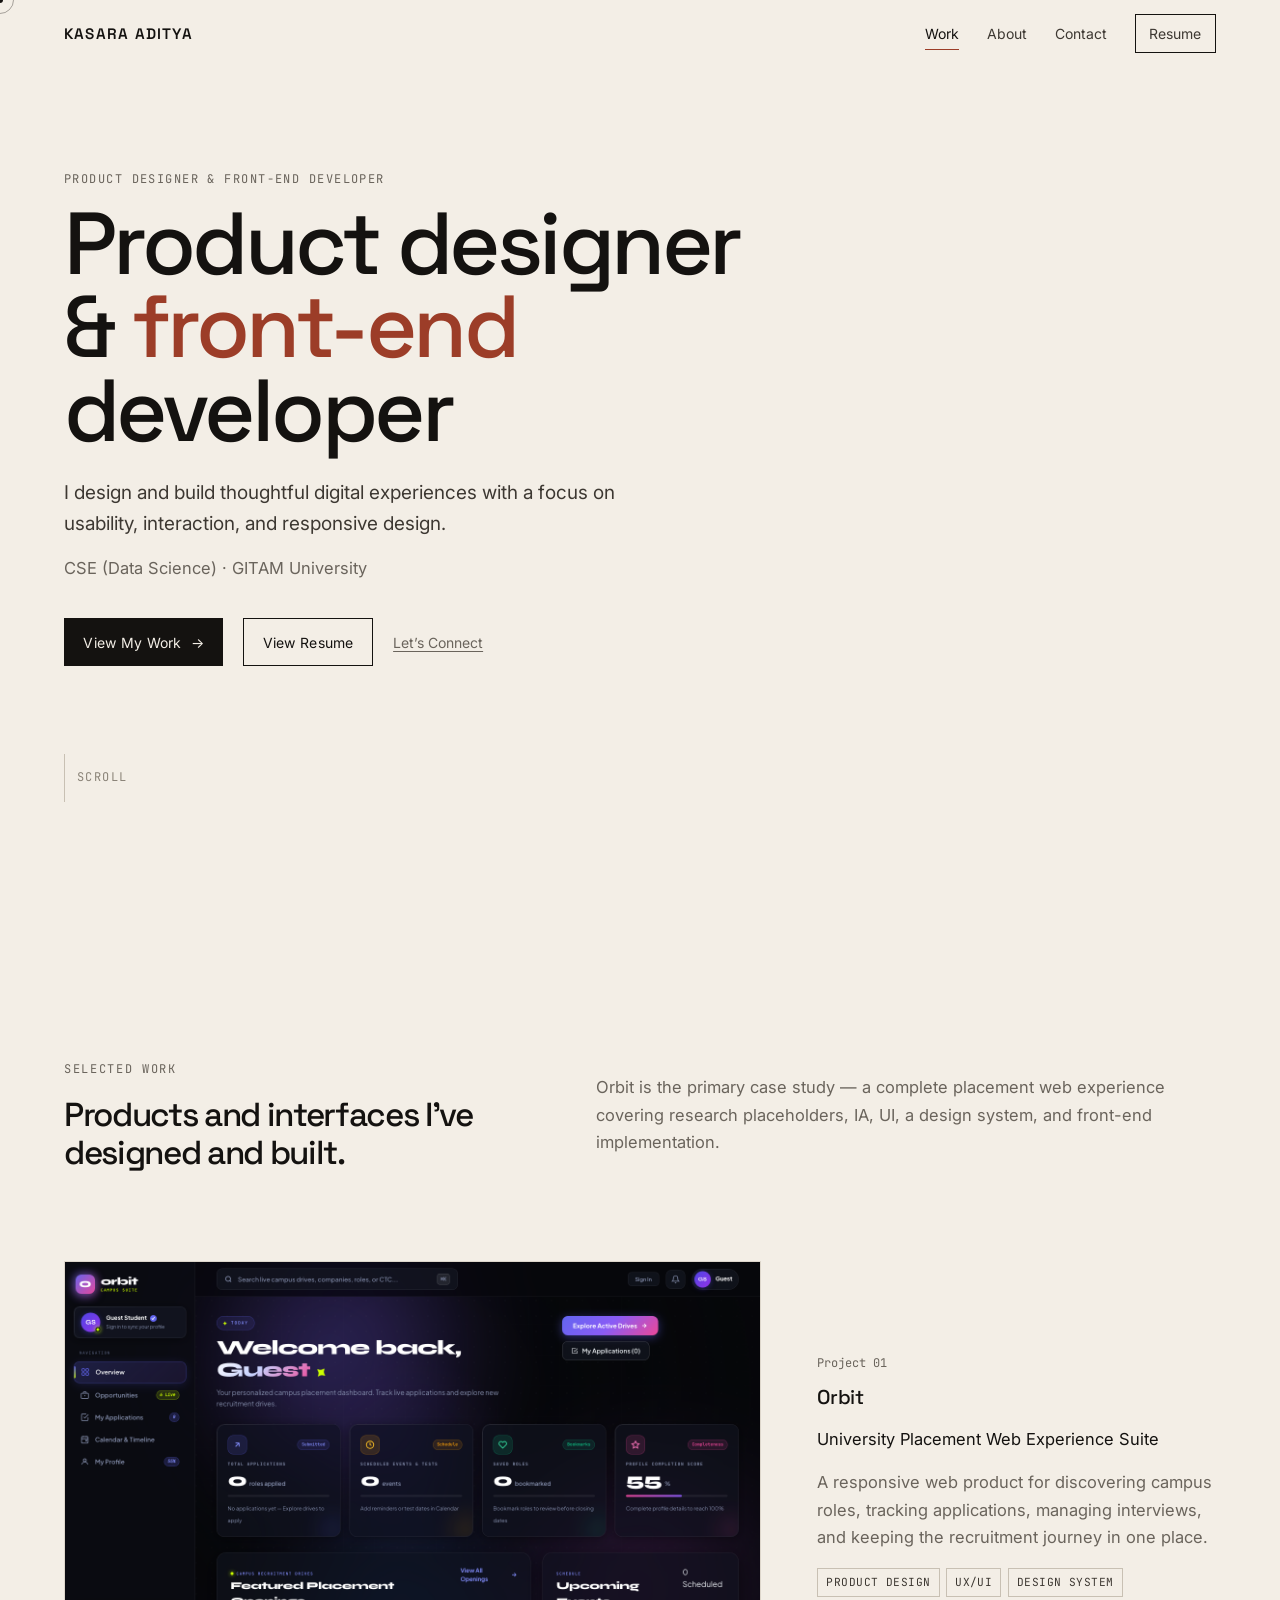
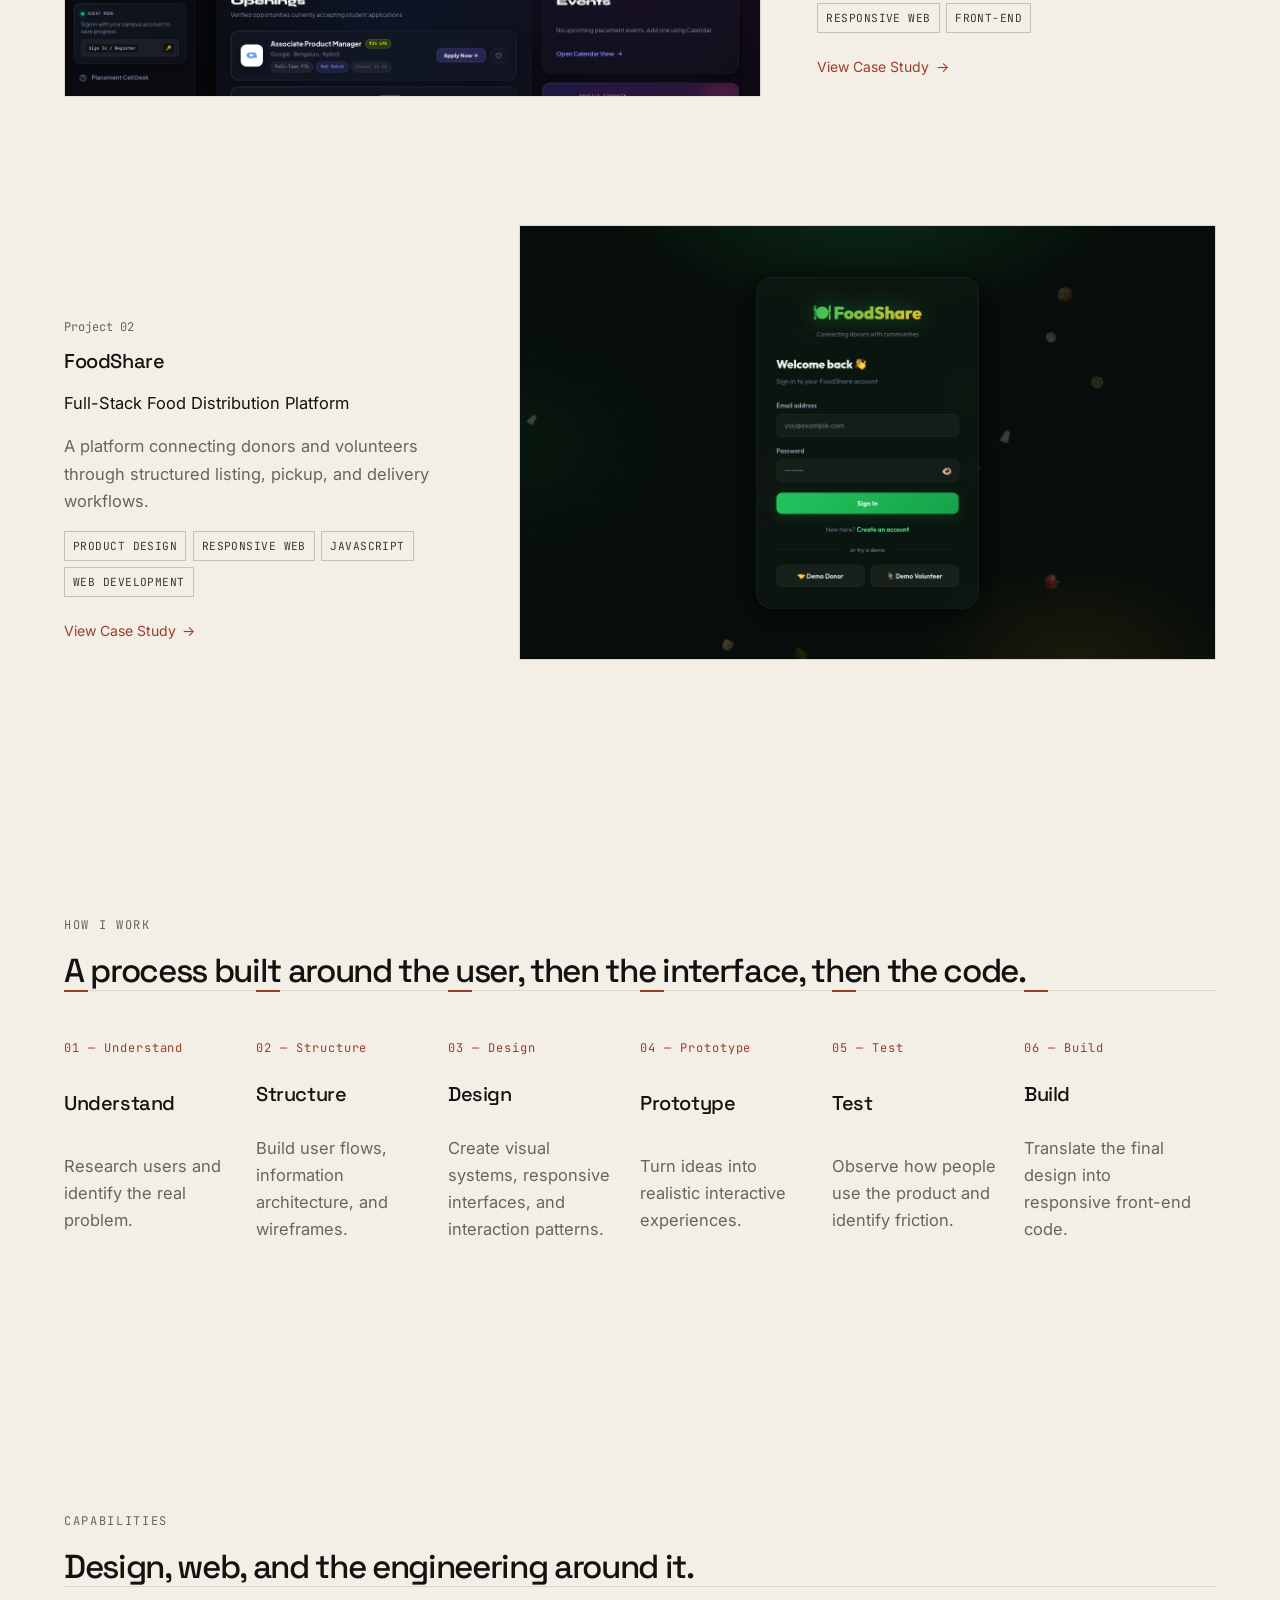
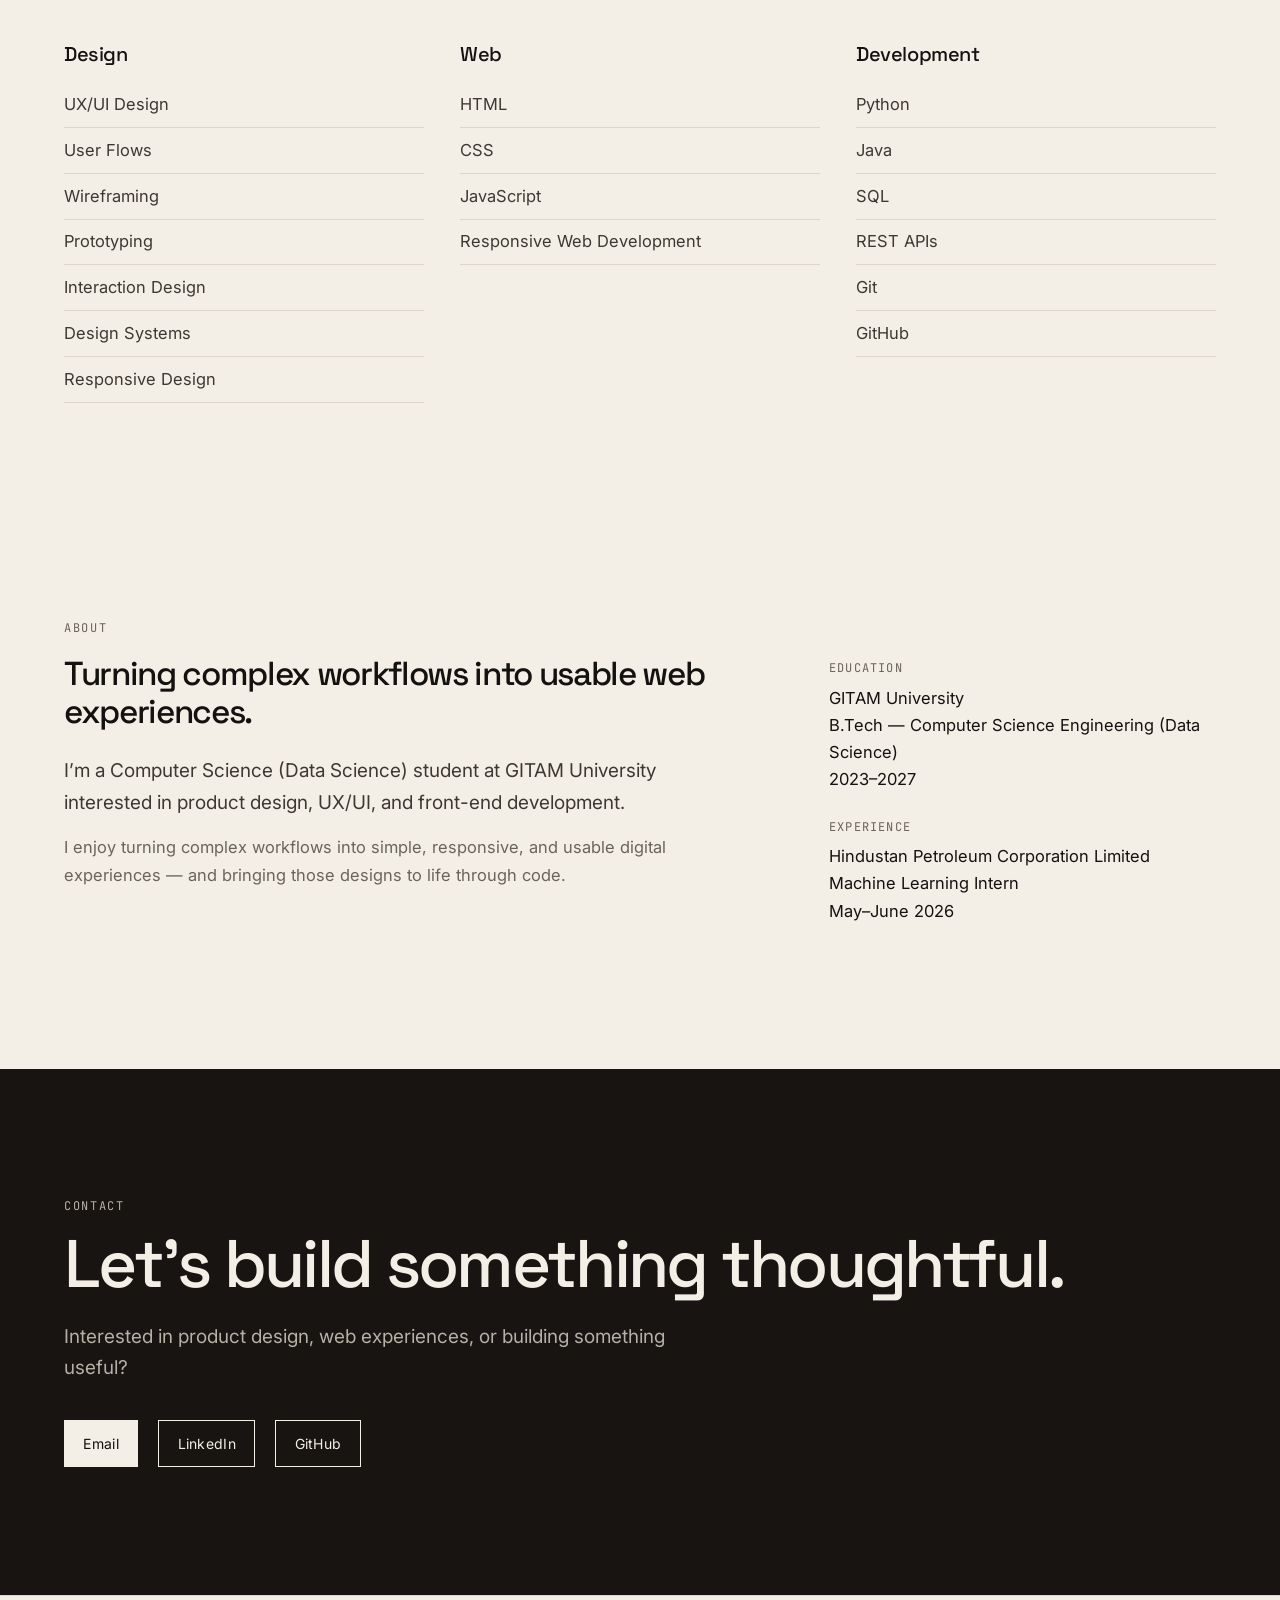
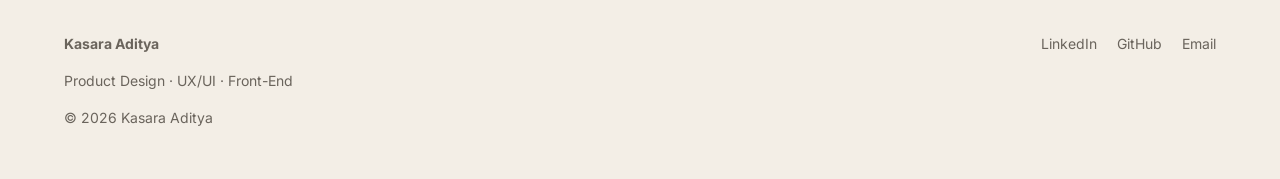
==== index.html @ a4a10318 "feat: Initial commit of product design and engineering portfolio" ====
<!DOCTYPE html>
<html lang="en">
<head>
  <meta charset="utf-8">
  <meta name="viewport" content="width=device-width, initial-scale=1">
  <title>Kasara Aditya — Product Designer &amp; Front-End Developer</title>
  <meta name="description" content="Portfolio of Kasara Aditya, a product designer and front-end developer focused on UX/UI, responsive web experiences, design systems, and thoughtful digital products.">
  <link rel="canonical" href="https://adityakasara.github.io/kasara-aditya-portfolio/">
  <meta property="og:type" content="website">
  <meta property="og:title" content="Kasara Aditya — Product Designer &amp; Front-End Developer">
  <meta property="og:description" content="Portfolio of Kasara Aditya, a product designer and front-end developer focused on UX/UI, responsive web experiences, design systems, and thoughtful digital products.">
  <meta property="og:url" content="https://adityakasara.github.io/kasara-aditya-portfolio/">
  <meta property="og:image" content="./assets/orbit/dashboard.png">
  <meta name="twitter:card" content="summary_large_image">
  <meta name="twitter:title" content="Kasara Aditya — Product Designer &amp; Front-End Developer">
  <meta name="twitter:description" content="Portfolio of Kasara Aditya, a product designer and front-end developer focused on UX/UI, responsive web experiences, design systems, and thoughtful digital products.">
  <link rel="icon" href="./assets/images/favicon.svg" type="image/svg+xml">
  <link rel="preconnect" href="https://fonts.googleapis.com">
  <link rel="preconnect" href="https://fonts.gstatic.com" crossorigin>
  <link href="https://fonts.googleapis.com/css2?family=Inter:wght@400;500;600&family=JetBrains+Mono:wght@400&family=Space+Grotesk:wght@500;600;700&display=swap" rel="stylesheet">
  <link rel="stylesheet" href="./css/style.css">
  <link rel="stylesheet" href="./css/responsive.css">
</head>
<body>
  <a class="skip-link" href="#main">Skip to content</a>

  <header class="site-header">
    <div class="site-header__inner">
      <a class="wordmark" href="./index.html">Kasara Aditya</a>
      <nav class="nav-desktop" aria-label="Primary">
        <a href="#work">Work</a>
        <a href="#about">About</a>
        <a href="#contact">Contact</a>
        <a class="btn-resume" href="./resume/Kasara_Aditya_Resume.pdf">Resume</a>
      </nav>
      <button class="menu-toggle" type="button" aria-expanded="false" aria-controls="mobile-menu" aria-label="Open menu">
        <span></span>
      </button>
    </div>
  </header>

  <div class="nav-drawer" id="mobile-menu" hidden>
    <div class="nav-drawer__top">
      <a class="wordmark" href="./index.html">Kasara Aditya</a>
      <button class="nav-drawer__close btn btn--ghost" type="button">Close</button>
    </div>
    <nav aria-label="Mobile">
      <a href="#work">Work</a>
      <a href="#about">About</a>
      <a href="#contact">Contact</a>
      <a href="./resume/Kasara_Aditya_Resume.pdf">Resume</a>
    </nav>
  </div>

  <main id="main">
    <section class="hero container" id="top">
      <p class="hero__meta reveal">Product Designer &amp; Front-End Developer</p>
      <h1 class="display reveal reveal-delay-1">
        Product designer
        <span>&amp; <em>front-end</em></span>
        <span>developer</span>
      </h1>
      <p class="lede reveal reveal-delay-2">I design and build thoughtful digital experiences with a focus on usability, interaction, and responsive design.</p>
      <p class="muted reveal reveal-delay-3" style="margin-top:1rem;">CSE (Data Science) · GITAM University</p>
      <div class="btn-row reveal reveal-delay-4">
        <a class="btn" href="#work">View My Work <span class="arrow" aria-hidden="true">→</span></a>
        <a class="btn btn--ghost" href="./resume/Kasara_Aditya_Resume.pdf">View Resume</a>
        <a class="link-quiet" href="#contact">Let’s Connect</a>
      </div>
      <div class="scroll-hint reveal" aria-hidden="true">
        <span class="scroll-hint__line"></span>
        Scroll
      </div>
    </section>

    <section class="section" id="work">
      <div class="container">
        <div class="section-head">
          <div>
            <p class="eyebrow">Selected Work</p>
            <h2>Products and interfaces I’ve designed and built.</h2>
          </div>
          <p class="muted">Orbit is the primary case study — a complete placement web experience covering research placeholders, IA, UI, a design system, and front-end implementation.</p>
        </div>

        <div class="work-list">
          <article class="project">
            <a class="project__media media-reveal" href="./work/orbit.html">
              <img src="./assets/orbit/dashboard.png" alt="Orbit campus placement dashboard showing overview metrics, featured roles, and sidebar navigation" width="1440" height="900">
            </a>
            <div class="reveal">
              <p class="project__index">Project 01</p>
              <h3 class="project__title">Orbit</h3>
              <p>University Placement Web Experience Suite</p>
              <p class="muted">A responsive web product for discovering campus roles, tracking applications, managing interviews, and keeping the recruitment journey in one place.</p>
              <ul class="tags">
                <li>Product Design</li>
                <li>UX/UI</li>
                <li>Design System</li>
                <li>Responsive Web</li>
                <li>Front-End</li>
              </ul>
              <p style="margin-top:1.25rem;">
                <a class="link-arrow" href="./work/orbit.html">View Case Study <span class="arrow" aria-hidden="true">→</span></a>
              </p>
            </div>
          </article>

          <article class="project project--alt">
            <a class="project__media media-reveal" href="./work/foodshare.html">
              <img src="./assets/foodshare/hero.png" alt="FoodShare sign-in screen connecting donors and volunteers" width="1440" height="900" loading="lazy">
            </a>
            <div class="reveal">
              <p class="project__index">Project 02</p>
              <h3 class="project__title">FoodShare</h3>
              <p>Full-Stack Food Distribution Platform</p>
              <p class="muted">A platform connecting donors and volunteers through structured listing, pickup, and delivery workflows.</p>
              <ul class="tags">
                <li>Product Design</li>
                <li>Responsive Web</li>
                <li>JavaScript</li>
                <li>Web Development</li>
              </ul>
              <p style="margin-top:1.25rem;">
                <a class="link-arrow" href="./work/foodshare.html">View Case Study <span class="arrow" aria-hidden="true">→</span></a>
              </p>
            </div>
          </article>
        </div>
      </div>
    </section>

    <section class="section" id="approach">
      <div class="container">
        <p class="eyebrow">How I work</p>
        <h2>A process built around the user, then the interface, then the code.</h2>
        <div class="timeline">
          <article class="step">
            <p class="step__num">01 — Understand</p>
            <h3>Understand</h3>
            <p class="muted">Research users and identify the real problem.</p>
          </article>
          <article class="step">
            <p class="step__num">02 — Structure</p>
            <h3>Structure</h3>
            <p class="muted">Build user flows, information architecture, and wireframes.</p>
          </article>
          <article class="step">
            <p class="step__num">03 — Design</p>
            <h3>Design</h3>
            <p class="muted">Create visual systems, responsive interfaces, and interaction patterns.</p>
          </article>
          <article class="step">
            <p class="step__num">04 — Prototype</p>
            <h3>Prototype</h3>
            <p class="muted">Turn ideas into realistic interactive experiences.</p>
          </article>
          <article class="step">
            <p class="step__num">05 — Test</p>
            <h3>Test</h3>
            <p class="muted">Observe how people use the product and identify friction.</p>
          </article>
          <article class="step">
            <p class="step__num">06 — Build</p>
            <h3>Build</h3>
            <p class="muted">Translate the final design into responsive front-end code.</p>
          </article>
        </div>
      </div>
    </section>

    <section class="section section--tight" id="capabilities">
      <div class="container">
        <p class="eyebrow">Capabilities</p>
        <h2>Design, web, and the engineering around it.</h2>
        <div class="cap-grid">
          <div class="cap-col">
            <h3>Design</h3>
            <ul>
              <li>UX/UI Design</li>
              <li>User Flows</li>
              <li>Wireframing</li>
              <li>Prototyping</li>
              <li>Interaction Design</li>
              <li>Design Systems</li>
              <li>Responsive Design</li>
            </ul>
          </div>
          <div class="cap-col">
            <h3>Web</h3>
            <ul>
              <li>HTML</li>
              <li>CSS</li>
              <li>JavaScript</li>
              <li>Responsive Web Development</li>
            </ul>
          </div>
          <div class="cap-col">
            <h3>Development</h3>
            <ul>
              <li>Python</li>
              <li>Java</li>
              <li>SQL</li>
              <li>REST APIs</li>
              <li>Git</li>
              <li>GitHub</li>
            </ul>
          </div>
        </div>
      </div>
    </section>

    <section class="section" id="about">
      <div class="container about-grid">
        <div>
          <p class="eyebrow">About</p>
          <h2>Turning complex workflows into usable web experiences.</h2>
          <p class="lede">I’m a Computer Science (Data Science) student at GITAM University interested in product design, UX/UI, and front-end development.</p>
          <p class="muted">I enjoy turning complex workflows into simple, responsive, and usable digital experiences — and bringing those designs to life through code.</p>
        </div>
        <dl class="meta-list">
          <dt>Education</dt>
          <dd>
            GITAM University<br>
            B.Tech — Computer Science Engineering (Data Science)<br>
            2023–2027
          </dd>
          <dt>Experience</dt>
          <dd>
            Hindustan Petroleum Corporation Limited<br>
            Machine Learning Intern<br>
            May–June 2026
          </dd>
        </dl>
      </div>
    </section>

    <section class="section contact" id="contact">
      <div class="container">
        <p class="eyebrow">Contact</p>
        <h2 class="display" style="font-size: clamp(2.2rem, 6vw, 4.2rem);">Let’s build something thoughtful.</h2>
        <p class="lede">Interested in product design, web experiences, or building something useful?</p>
        <div class="btn-row">
          <a class="btn btn--light" href="mailto:adityakasara.45@gmail.com">Email</a>
          <a class="btn btn--ghost" href="https://www.linkedin.com/in/adityakasara45" rel="noopener noreferrer">LinkedIn</a>
          <a class="btn btn--ghost" href="https://github.com/Adityakasara" rel="noopener noreferrer">GitHub</a>
        </div>
      </div>
    </section>
  </main>

  <footer class="site-footer">
    <div class="container site-footer__inner">
      <div>
        <strong>Kasara Aditya</strong>
        <p>Product Design · UX/UI · Front-End</p>
        <p>© 2026 Kasara Aditya</p>
      </div>
      <div>
        <a href="https://www.linkedin.com/in/adityakasara45" rel="noopener noreferrer">LinkedIn</a>
        <a href="https://github.com/Adityakasara" rel="noopener noreferrer">GitHub</a>
        <a href="mailto:adityakasara.45@gmail.com">Email</a>
      </div>
    </div>
  </footer>

  <script src="./js/main.js" defer></script>
</body>
</html>
---- css/style.css ----
/* ─────────────────────────────────────────────────────────────────────
   Kasara Aditya — Portfolio design system
   Editorial product-design studio. Warm paper, ink, one accent.
   ───────────────────────────────────────────────────────────────────── */

:root {
  --color-bg: #f3eee6;
  --color-bg-elevated: #faf7f1;
  --color-bg-muted: #eae4d8;
  --color-ink: #141210;
  --color-ink-soft: #3d3832;
  --color-muted: #6a645c;
  --color-faint: #8a8378;
  --color-line: #ddd6cb;
  --color-line-strong: #c8c0b3;
  --color-accent: #9c3d28;
  --color-accent-hover: #7e301f;
  --color-accent-soft: rgba(156, 61, 40, 0.1);
  --color-on-dark: #f3eee6;
  --color-on-dark-muted: #b7b0a6;
  --color-dark: #171412;
  --color-dark-elevated: #211d1a;
  --color-focus: #9c3d28;

  --font-display: "Space Grotesk", "Helvetica Neue", sans-serif;
  --font-body: "Inter", "Helvetica Neue", system-ui, sans-serif;
  --font-mono: "JetBrains Mono", ui-monospace, monospace;

  --text-display: clamp(2.75rem, 7vw, 5.5rem);
  --text-h1: clamp(2rem, 4.2vw, 3.25rem);
  --text-h2: clamp(1.5rem, 2.6vw, 2.125rem);
  --text-h3: 1.25rem;
  --text-body-lg: 1.1875rem;
  --text-body: 1.03125rem;
  --text-small: 0.875rem;
  --text-caption: 0.75rem;

  --leading-display: 0.95;
  --leading-tight: 1.15;
  --leading-body: 1.65;

  --space-2xs: 0.25rem;
  --space-xs: 0.5rem;
  --space-sm: 0.75rem;
  --space-md: 1rem;
  --space-lg: 1.5rem;
  --space-xl: 2.25rem;
  --space-2xl: 3.5rem;
  --space-3xl: 5.5rem;
  --space-4xl: 8rem;

  --radius-xs: 2px;
  --radius-sm: 4px;
  --radius-md: 8px;
  --shadow-soft: 0 1px 0 rgba(20, 18, 16, 0.04);
  --shadow-lift: 0 18px 40px rgba(20, 18, 16, 0.08);

  --ease-out: cubic-bezier(0.22, 1, 0.36, 1);
  --duration: 380ms;
  --duration-fast: 180ms;

  --nav-h: 4.25rem;
  --measure: 38rem;
  --content: 72rem;
  --gutter: clamp(1.25rem, 4vw, 3.5rem);

  --bp-sm: 390px;
  --bp-md: 768px;
  --bp-lg: 1024px;
  --bp-xl: 1280px;
  --bp-2xl: 1440px;
}

*,
*::before,
*::after {
  box-sizing: border-box;
}

html {
  scroll-behavior: smooth;
  background: var(--color-bg);
}

html:focus-within {
  scroll-behavior: smooth;
}

body {
  margin: 0;
  font-family: var(--font-body);
  font-size: var(--text-body);
  line-height: var(--leading-body);
  color: var(--color-ink);
  background: var(--color-bg);
  -webkit-font-smoothing: antialiased;
  text-rendering: optimizeLegibility;
}

body.nav-open {
  overflow: hidden;
}

img {
  max-width: 100%;
  height: auto;
  display: block;
}

a {
  color: inherit;
  text-decoration-thickness: 1px;
  text-underline-offset: 0.18em;
}

button,
input,
select {
  font: inherit;
}

:focus-visible {
  outline: 2px solid var(--color-focus);
  outline-offset: 3px;
}

.skip-link {
  position: absolute;
  left: var(--gutter);
  top: -4rem;
  z-index: 100;
  background: var(--color-ink);
  color: var(--color-on-dark);
  padding: 0.6rem 0.9rem;
}

.skip-link:focus {
  top: 0.75rem;
}

.container {
  width: min(100% - (var(--gutter) * 2), var(--content));
  margin-inline: auto;
}

.section {
  padding-block: var(--space-4xl);
}

.section--tight {
  padding-block: var(--space-3xl);
}

.eyebrow {
  font-family: var(--font-mono);
  font-size: var(--text-caption);
  letter-spacing: 0.14em;
  text-transform: uppercase;
  color: var(--color-muted);
  margin: 0 0 var(--space-md);
}

h1,
h2,
h3,
.display {
  font-family: var(--font-display);
  font-weight: 500;
  letter-spacing: -0.04em;
  line-height: var(--leading-tight);
  margin: 0;
}

.display {
  font-size: var(--text-display);
  line-height: var(--leading-display);
  font-weight: 500;
}

h1 {
  font-size: var(--text-h1);
}

h2 {
  font-size: var(--text-h2);
}

h3 {
  font-size: var(--text-h3);
  letter-spacing: -0.02em;
}

.lede {
  font-size: var(--text-body-lg);
  max-width: var(--measure);
  color: var(--color-ink-soft);
  margin: var(--space-lg) 0 0;
}

.muted {
  color: var(--color-muted);
}

.caption {
  font-size: var(--text-caption);
  letter-spacing: 0.04em;
  color: var(--color-muted);
}

/* ── Nav ─────────────────────────────────────────────────────────── */

.site-header {
  position: sticky;
  top: 0;
  z-index: 50;
  height: var(--nav-h);
  display: flex;
  align-items: center;
  border-bottom: 1px solid transparent;
  transition: background var(--duration) var(--ease-out),
    border-color var(--duration) var(--ease-out),
    backdrop-filter var(--duration) var(--ease-out);
}

.site-header.is-scrolled {
  background: rgba(243, 238, 230, 0.82);
  border-bottom-color: var(--color-line);
  backdrop-filter: blur(14px);
}

.site-header__inner {
  width: min(100% - (var(--gutter) * 2), var(--content));
  margin-inline: auto;
  display: flex;
  align-items: center;
  justify-content: space-between;
  gap: var(--space-lg);
}

.wordmark {
  font-family: var(--font-display);
  font-size: 0.95rem;
  letter-spacing: 0.08em;
  text-transform: uppercase;
  text-decoration: none;
  font-weight: 600;
}

.nav-desktop {
  display: none;
  align-items: center;
  gap: 1.75rem;
}

.nav-desktop a {
  text-decoration: none;
  font-size: var(--text-small);
  color: var(--color-ink-soft);
  position: relative;
}

.nav-desktop a::after {
  content: "";
  position: absolute;
  left: 0;
  bottom: -0.28rem;
  width: 100%;
  height: 1px;
  background: var(--color-accent);
  transform: scaleX(0);
  transform-origin: left;
  transition: transform var(--duration-fast) var(--ease-out);
}

.nav-desktop a:hover::after,
.nav-desktop a[aria-current="page"]::after,
.nav-desktop a.is-active::after {
  transform: scaleX(1);
}

.nav-desktop a.is-active,
.nav-desktop a[aria-current="page"] {
  color: var(--color-ink);
}

.btn-resume {
  border: 1px solid var(--color-ink);
  padding: 0.45rem 0.85rem;
  text-decoration: none !important;
  font-size: var(--text-small);
  transition: background var(--duration-fast) var(--ease-out),
    color var(--duration-fast) var(--ease-out);
}

.btn-resume::after {
  display: none !important;
}

.btn-resume:hover {
  background: var(--color-ink);
  color: var(--color-on-dark);
}

.menu-toggle {
  display: inline-flex;
  align-items: center;
  justify-content: center;
  width: 44px;
  height: 44px;
  border: 0;
  background: transparent;
  cursor: pointer;
}

.menu-toggle span,
.menu-toggle span::before,
.menu-toggle span::after {
  display: block;
  width: 18px;
  height: 1.5px;
  background: var(--color-ink);
  position: relative;
}

.menu-toggle span::before,
.menu-toggle span::after {
  content: "";
  position: absolute;
  left: 0;
}

.menu-toggle span::before {
  top: -6px;
}

.menu-toggle span::after {
  top: 6px;
}

.nav-drawer {
  position: fixed;
  inset: 0;
  z-index: 60;
  background: var(--color-bg);
  display: flex;
  flex-direction: column;
  padding: var(--space-xl) var(--gutter);
  transform: translateX(100%);
  transition: transform var(--duration) var(--ease-out);
}

.nav-drawer[hidden] {
  display: none;
}

.nav-drawer.is-open {
  display: flex;
  transform: translateX(0);
}

.nav-drawer__top {
  display: flex;
  justify-content: space-between;
  align-items: center;
}

.nav-drawer nav {
  display: flex;
  flex-direction: column;
  gap: 1.25rem;
  margin-top: var(--space-3xl);
}

.nav-drawer a {
  font-family: var(--font-display);
  font-size: clamp(2rem, 8vw, 3rem);
  text-decoration: none;
  letter-spacing: -0.04em;
}

/* ── Buttons ─────────────────────────────────────────────────────── */

.btn-row {
  display: flex;
  flex-wrap: wrap;
  align-items: center;
  gap: 0.75rem 1.25rem;
  margin-top: var(--space-xl);
}

.btn {
  display: inline-flex;
  align-items: center;
  gap: 0.55rem;
  min-height: 44px;
  padding: 0.7rem 1.15rem;
  border: 1px solid var(--color-ink);
  background: var(--color-ink);
  color: var(--color-on-dark);
  text-decoration: none;
  font-size: var(--text-small);
  letter-spacing: 0.02em;
  cursor: pointer;
  transition: transform var(--duration-fast) var(--ease-out),
    background var(--duration-fast) var(--ease-out),
    color var(--duration-fast) var(--ease-out);
}

.btn--ghost {
  background: transparent;
  color: var(--color-ink);
}

.btn--ghost:hover {
  background: var(--color-ink);
  color: var(--color-on-dark);
}

.btn--light {
  background: var(--color-on-dark);
  color: var(--color-ink);
  border-color: var(--color-on-dark);
}

.btn .arrow {
  display: inline-block;
  transition: transform var(--duration-fast) var(--ease-out);
}

.btn:hover .arrow,
.link-arrow:hover .arrow {
  transform: translateX(4px);
}

.link-arrow {
  display: inline-flex;
  align-items: center;
  gap: 0.4rem;
  text-decoration: none;
  font-size: var(--text-small);
  color: var(--color-accent);
}

.link-quiet {
  font-size: var(--text-small);
  color: var(--color-muted);
}

/* ── Hero ────────────────────────────────────────────────────────── */

.hero {
  padding-top: clamp(3.5rem, 10vh, 7rem);
  padding-bottom: var(--space-4xl);
}

.hero__meta {
  font-family: var(--font-mono);
  font-size: var(--text-caption);
  letter-spacing: 0.12em;
  text-transform: uppercase;
  color: var(--color-muted);
}

.hero .display span {
  display: block;
}

.hero .display em {
  font-style: normal;
  color: var(--color-accent);
}

.scroll-hint {
  margin-top: var(--space-3xl);
  display: flex;
  align-items: center;
  gap: 0.75rem;
  font-family: var(--font-mono);
  font-size: var(--text-caption);
  letter-spacing: 0.12em;
  text-transform: uppercase;
  color: var(--color-faint);
}

.scroll-hint__line {
  width: 1px;
  height: 3rem;
  background: var(--color-line-strong);
  transform-origin: top;
  animation: drip 2.4s var(--ease-out) infinite;
}

@keyframes drip {
  0% {
    transform: scaleY(0.2);
    opacity: 0;
  }
  40% {
    transform: scaleY(1);
    opacity: 1;
  }
  100% {
    transform: scaleY(1);
    opacity: 0.15;
  }
}

/* ── Work ────────────────────────────────────────────────────────── */

.section-head {
  display: grid;
  gap: var(--space-md);
  margin-bottom: var(--space-3xl);
}

.work-list {
  display: grid;
  gap: var(--space-4xl);
}

.project {
  display: grid;
  gap: var(--space-xl);
}

.project__media {
  position: relative;
  overflow: hidden;
  background: var(--color-bg-muted);
  aspect-ratio: 16 / 10;
  border: 1px solid var(--color-line);
}

.project__media img {
  width: 100%;
  height: 100%;
  object-fit: cover;
  object-position: top center;
  transform: scale(1);
  transition: transform 700ms var(--ease-out);
}

.project:hover .project__media img {
  transform: scale(1.03);
}

.project__index {
  font-family: var(--font-mono);
  font-size: var(--text-caption);
  color: var(--color-muted);
}

.project__title {
  margin-top: 0.35rem;
}

.tags {
  display: flex;
  flex-wrap: wrap;
  gap: 0.4rem;
  margin: 1rem 0 0;
  padding: 0;
  list-style: none;
}

.tags li {
  font-family: var(--font-mono);
  font-size: 0.7rem;
  letter-spacing: 0.04em;
  text-transform: uppercase;
  border: 1px solid var(--color-line-strong);
  padding: 0.28rem 0.5rem;
  color: var(--color-ink-soft);
}

.placeholder-frame {
  width: 100%;
  height: 100%;
  display: grid;
  place-items: center;
  color: var(--color-muted);
  font-family: var(--font-mono);
  font-size: var(--text-caption);
  letter-spacing: 0.08em;
  text-align: center;
  padding: var(--space-lg);
}

/* ── Approach ────────────────────────────────────────────────────── */

.timeline {
  display: grid;
  gap: 0;
  border-top: 1px solid var(--color-line);
}

.step {
  display: grid;
  gap: 0.75rem;
  padding: var(--space-xl) 0;
  border-bottom: 1px solid var(--color-line);
}

.step__num {
  font-family: var(--font-mono);
  font-size: var(--text-caption);
  color: var(--color-accent);
  letter-spacing: 0.08em;
}

/* ── Capabilities ────────────────────────────────────────────────── */

.cap-grid {
  display: grid;
  gap: var(--space-2xl);
  border-top: 1px solid var(--color-line);
  padding-top: var(--space-2xl);
}

.cap-col h3 {
  margin-bottom: var(--space-md);
}

.cap-col ul {
  list-style: none;
  margin: 0;
  padding: 0;
}

.cap-col li {
  padding: 0.55rem 0;
  border-bottom: 1px solid var(--color-line);
  color: var(--color-ink-soft);
}

/* ── About ───────────────────────────────────────────────────────── */

.about-grid {
  display: grid;
  gap: var(--space-2xl);
}

.meta-list dt {
  font-family: var(--font-mono);
  font-size: var(--text-caption);
  letter-spacing: 0.1em;
  text-transform: uppercase;
  color: var(--color-muted);
  margin-top: var(--space-lg);
}

.meta-list dd {
  margin: 0.35rem 0 0;
}

/* ── Contact ─────────────────────────────────────────────────────── */

.contact {
  background: var(--color-dark);
  color: var(--color-on-dark);
}

.contact .eyebrow,
.contact .lede,
.contact .muted {
  color: var(--color-on-dark-muted);
}

.contact .btn--ghost {
  color: var(--color-on-dark);
  border-color: var(--color-on-dark);
}

.contact .btn--ghost:hover {
  background: var(--color-on-dark);
  color: var(--color-dark);
}

/* ── Footer ──────────────────────────────────────────────────────── */

.site-footer {
  border-top: 1px solid var(--color-line);
  padding: var(--space-xl) 0;
  font-size: var(--text-small);
  color: var(--color-muted);
}

.site-footer__inner {
  display: flex;
  flex-wrap: wrap;
  justify-content: space-between;
  gap: var(--space-md);
}

.site-footer a {
  text-decoration: none;
  margin-left: 1rem;
}

.site-footer a:hover {
  color: var(--color-ink);
}

/* ── Reveal ──────────────────────────────────────────────────────── */

.reveal {
  opacity: 0;
  transform: translateY(16px);
  transition: opacity 700ms var(--ease-out), transform 700ms var(--ease-out);
}

.reveal.is-in {
  opacity: 1;
  transform: none;
}

.reveal-delay-1 { transition-delay: 80ms; }
.reveal-delay-2 { transition-delay: 160ms; }
.reveal-delay-3 { transition-delay: 240ms; }
.reveal-delay-4 { transition-delay: 320ms; }

.media-reveal {
  clip-path: inset(8% 8% 8% 8%);
  transition: clip-path 900ms var(--ease-out);
}

.media-reveal.is-in {
  clip-path: inset(0 0 0 0);
}

/* ── Cursor ──────────────────────────────────────────────────────── */

.cursor-dot,
.cursor-ring {
  display: none;
}

@media (hover: hover) and (pointer: fine) {
  body.has-cursor {
    cursor: none;
  }

  body.has-cursor a,
  body.has-cursor button {
    cursor: none;
  }

  .cursor-dot,
  .cursor-ring {
    display: block;
    position: fixed;
    top: 0;
    left: 0;
    pointer-events: none;
    z-index: 200;
    border-radius: 50%;
    transform: translate(-50%, -50%);
  }

  .cursor-dot {
    width: 6px;
    height: 6px;
    background: var(--color-ink);
  }

  .cursor-ring {
    width: 28px;
    height: 28px;
    border: 1px solid rgba(20, 18, 16, 0.35);
    transition: width 180ms var(--ease-out), height 180ms var(--ease-out);
  }

  body.is-pointer .cursor-ring {
    width: 42px;
    height: 42px;
  }
}

@media (prefers-reduced-motion: reduce) {
  html {
    scroll-behavior: auto;
  }

  *,
  *::before,
  *::after {
    animation: none !important;
    transition: none !important;
  }

  .reveal,
  .media-reveal {
    opacity: 1;
    transform: none;
    clip-path: none;
  }

  .cursor-dot,
  .cursor-ring {
    display: none !important;
  }

  body.has-cursor,
  body.has-cursor a,
  body.has-cursor button {
    cursor: auto;
  }
}
---- css/responsive.css ----
/* Breakpoints: 375 / 390 / 768 / 1024 / 1280 / 1440+ */

@media (min-width: 768px) {
  .menu-toggle {
    display: none;
  }

  .nav-desktop {
    display: flex;
  }

  .nav-drawer {
    display: none !important;
  }

  .section-head {
    grid-template-columns: 1fr 1.2fr;
    align-items: end;
  }

  .project {
    grid-template-columns: 1.4fr 0.8fr;
    align-items: end;
    gap: var(--space-2xl);
  }

  .project--alt {
    grid-template-columns: 0.8fr 1.4fr;
  }

  .project--alt .project__media {
    order: 2;
  }

  .timeline {
    grid-template-columns: repeat(6, 1fr);
    gap: 0;
    border-top: 0;
  }

  .step {
    padding: var(--space-xl) var(--space-md) var(--space-xl) 0;
    border-bottom: 0;
    border-top: 1px solid var(--color-line);
    position: relative;
  }

  .step::before {
    content: "";
    position: absolute;
    top: -1px;
    left: 0;
    width: 1.5rem;
    height: 2px;
    background: var(--color-accent);
    transform: scaleX(0);
    transform-origin: left;
    transition: transform 700ms var(--ease-out);
  }

  .step.is-in::before {
    transform: scaleX(1);
  }

  .cap-grid {
    grid-template-columns: repeat(3, 1fr);
    gap: var(--space-xl);
  }

  .about-grid {
    grid-template-columns: 1.4fr 0.8fr;
    gap: var(--space-3xl);
  }

  .cs-hero__grid {
    grid-template-columns: 1fr 1.15fr;
    align-items: end;
  }

  .cs-meta {
    grid-template-columns: repeat(3, 1fr);
  }

  .problem-grid,
  .insight-grid {
    grid-template-columns: repeat(2, 1fr);
  }

  .stat-grid {
    grid-template-columns: repeat(3, 1fr);
  }

  .persona {
    grid-template-columns: 0.7fr 1.3fr;
  }

  .journey {
    grid-template-columns: 1fr;
  }

  .wire-grid {
    grid-template-columns: repeat(3, 1fr);
  }

  .ds-row {
    grid-template-columns: 1fr 1fr;
  }

  .swatch-row {
    grid-template-columns: repeat(3, 1fr);
  }

  .ui-showcase {
    grid-template-columns: 1fr;
  }

  .interaction-list,
  .iteration-list {
    grid-template-columns: 1fr 1fr;
  }
}

@media (min-width: 1024px) {
  .cs-nav {
    display: flex;
    flex-direction: column;
    gap: 0.55rem;
    position: sticky;
    top: calc(var(--nav-h) + 1.5rem);
    font-family: var(--font-mono);
    font-size: 0.7rem;
    letter-spacing: 0.06em;
    text-transform: uppercase;
  }

  .cs-nav a {
    text-decoration: none;
    color: var(--color-faint);
  }

  .cs-nav a.is-active {
    color: var(--color-accent);
  }

  .cs-sticky {
    display: grid;
    grid-template-columns: 10rem 1fr;
    gap: var(--space-2xl);
    align-items: start;
  }

  .problem-grid {
    grid-template-columns: repeat(4, 1fr);
  }

  .ui-showcase--split {
    grid-template-columns: 1.4fr 0.7fr;
    align-items: start;
  }
}

@media (min-width: 1280px) {
  .hero .display {
    max-width: 18ch;
  }
}

@media (max-width: 767px) {
  .project__media,
  .cs-hero__media,
  .ui-frame {
    aspect-ratio: 4 / 3;
  }

  .section {
    padding-block: 4.25rem;
  }

  .site-footer a {
    margin-left: 0;
    margin-right: 1rem;
  }
}

@media (max-width: 389px) {
  .display {
    font-size: 2.35rem;
  }
}
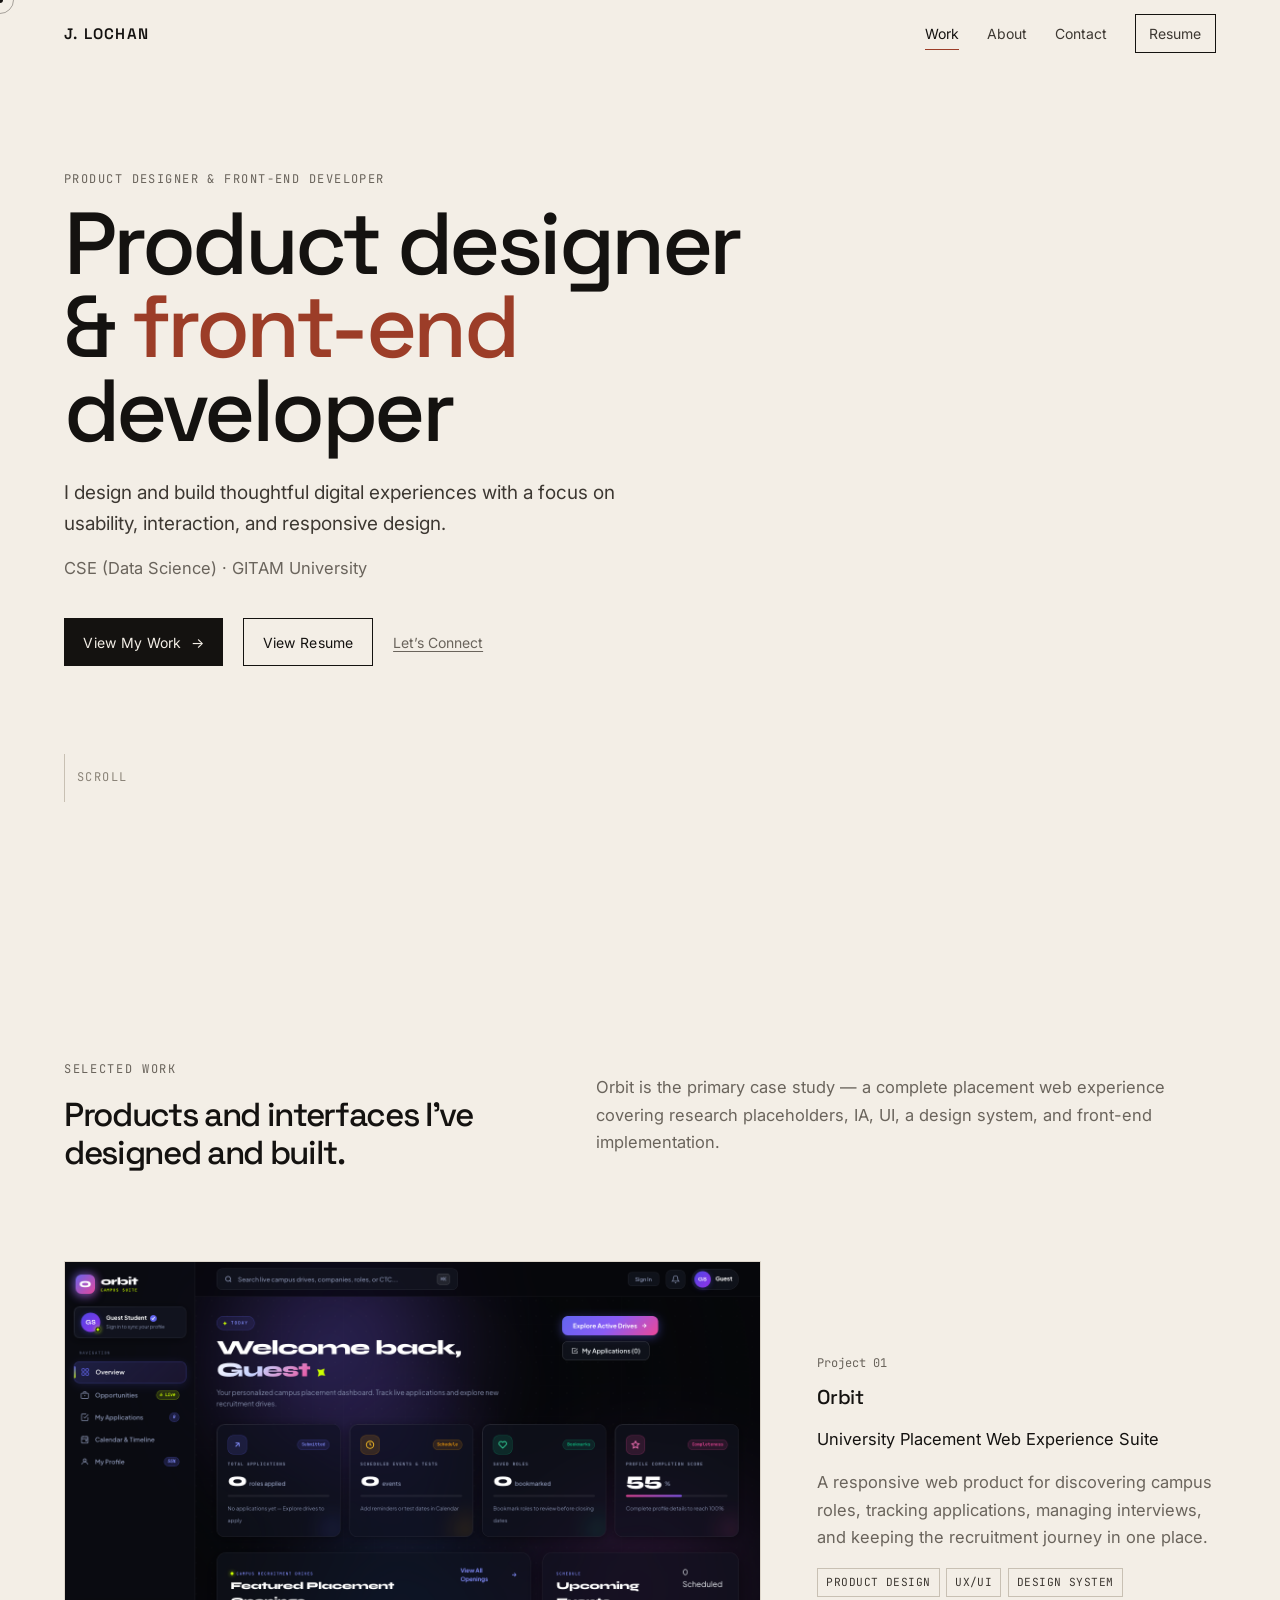
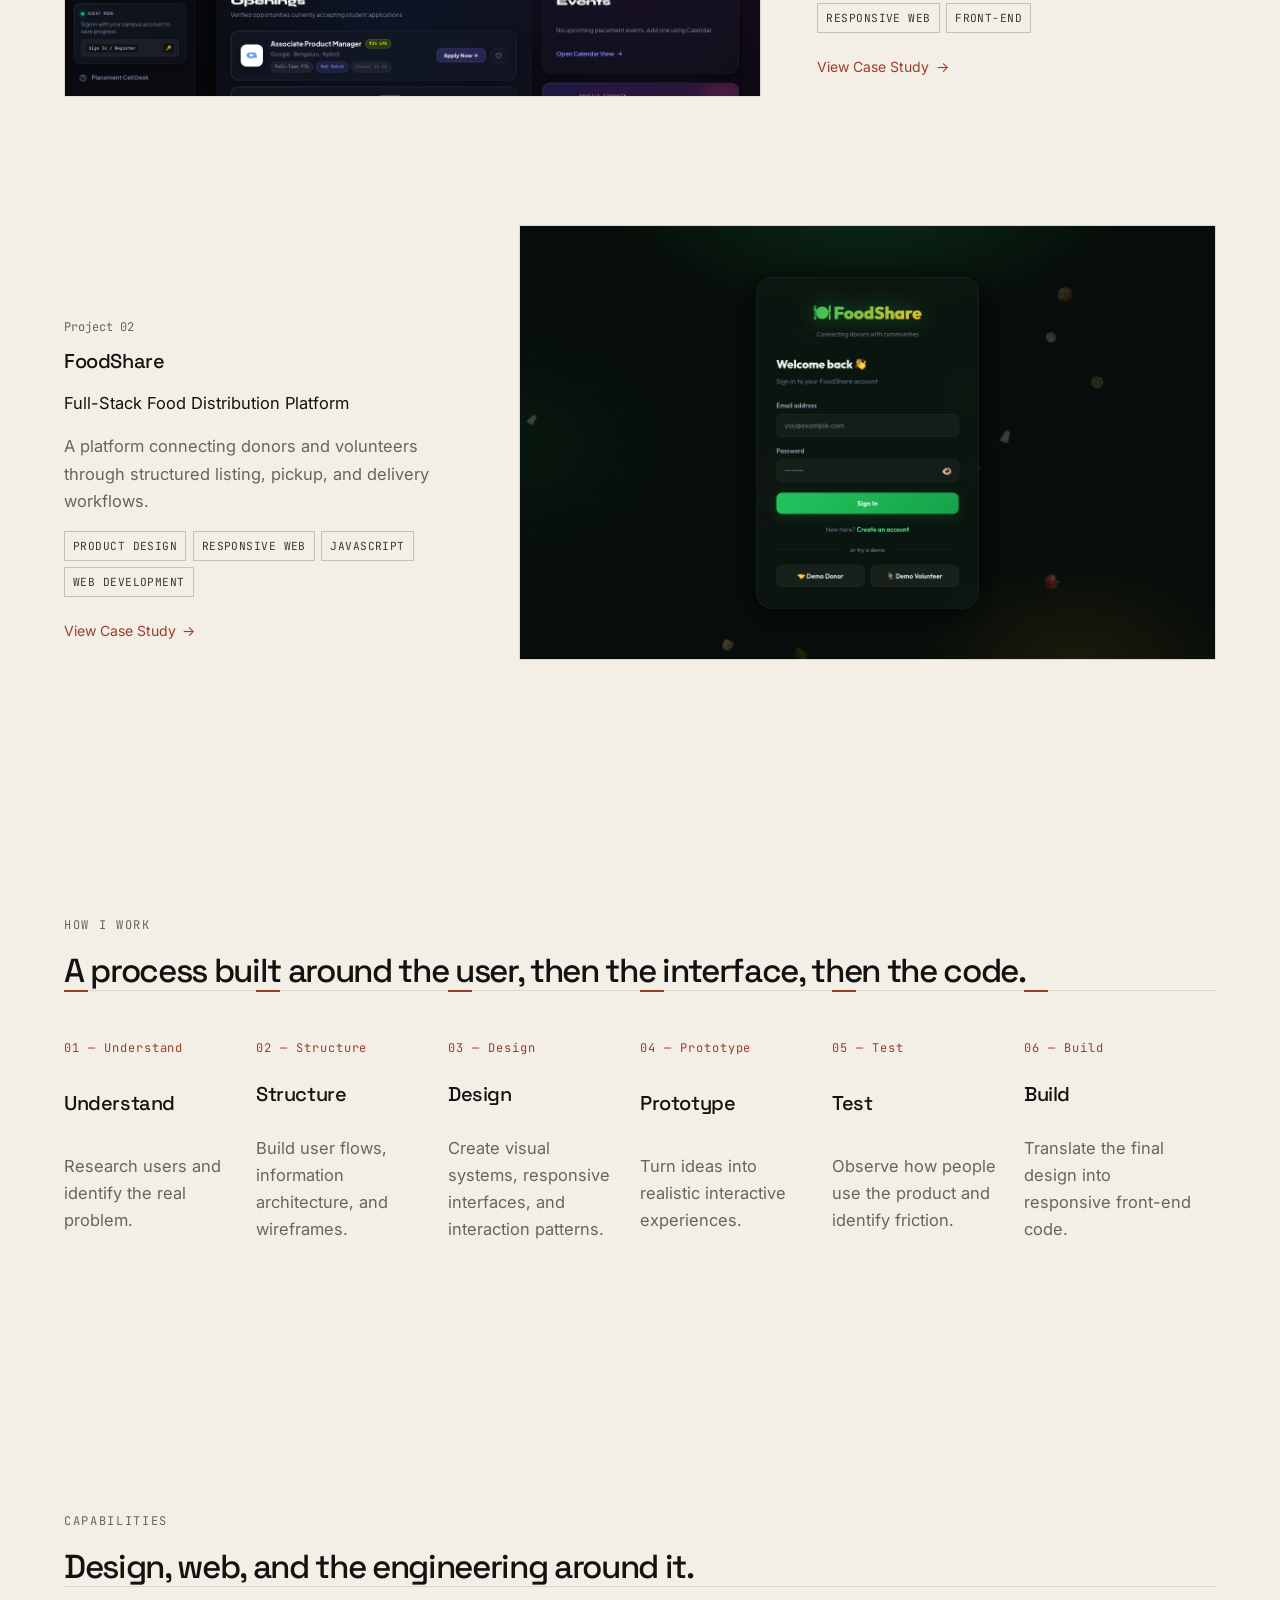
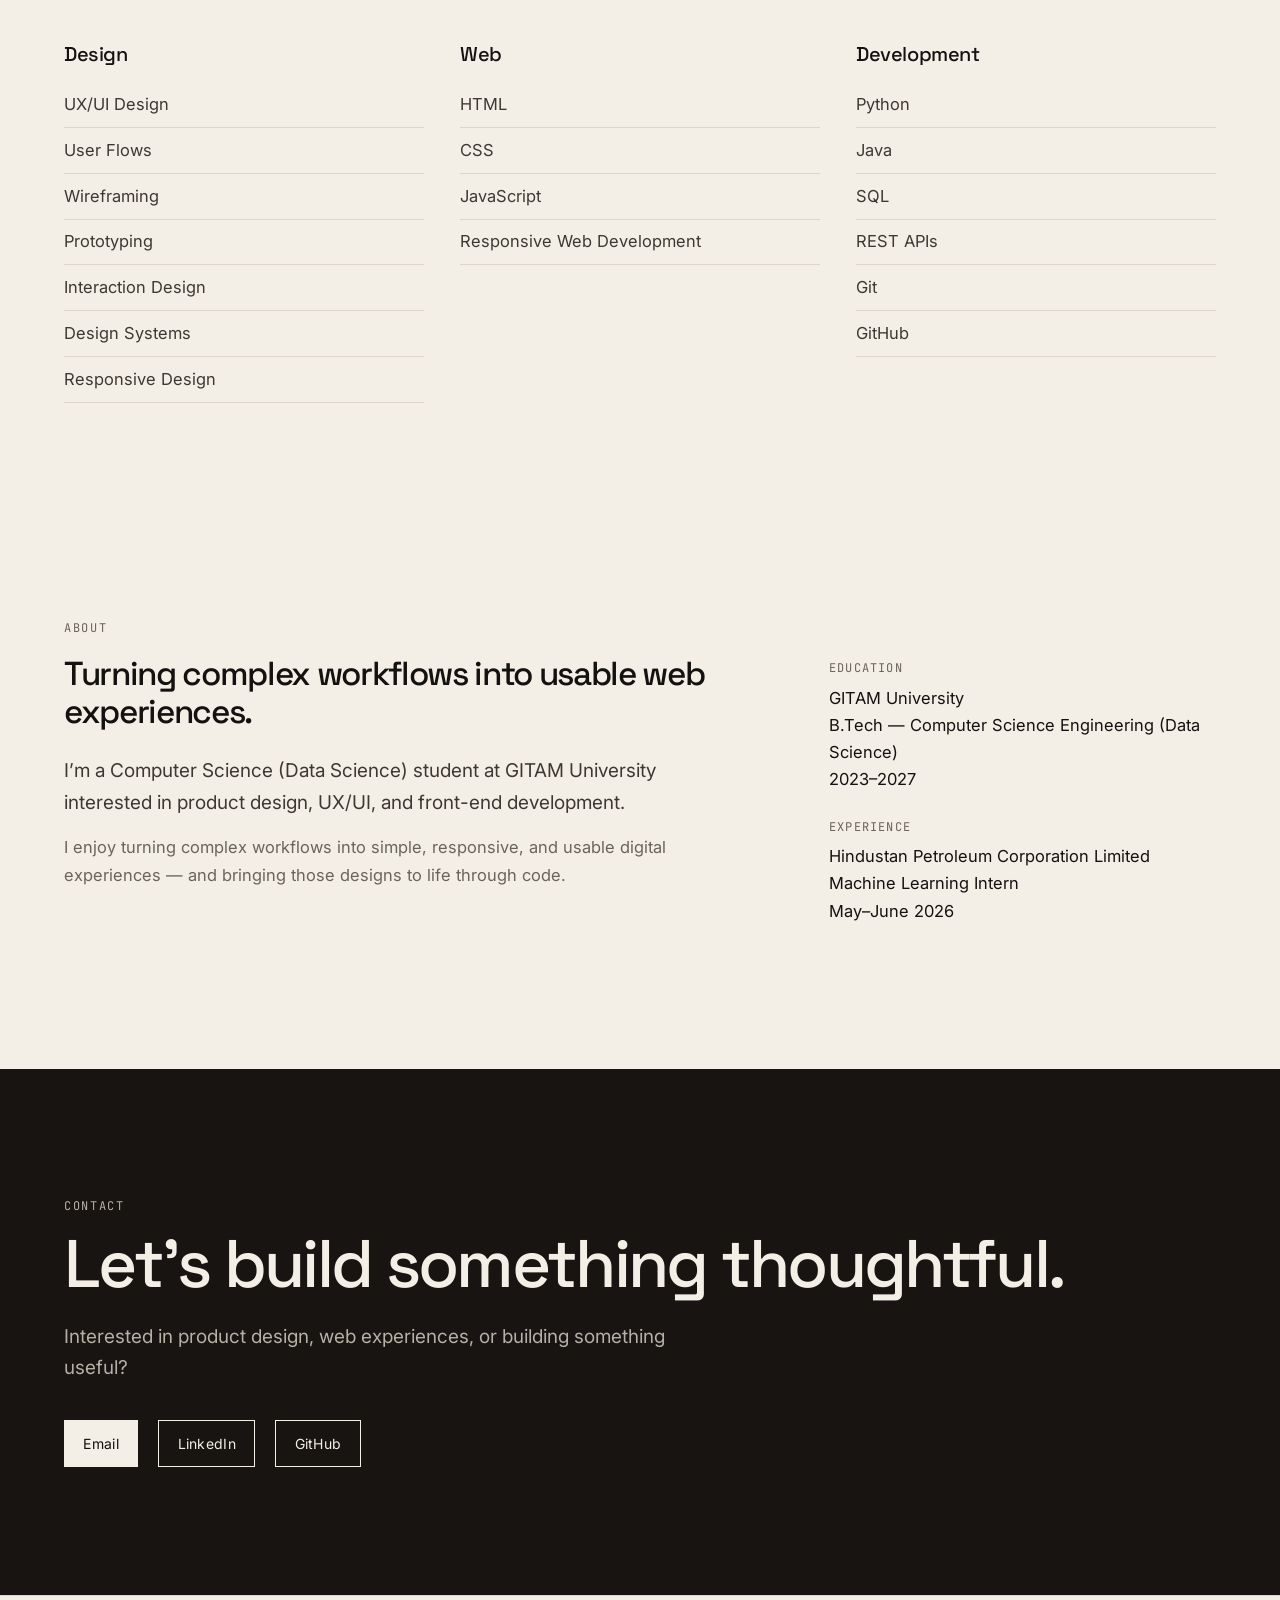
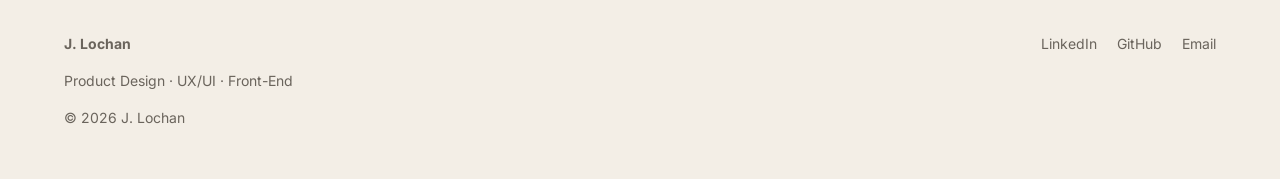
==== commit 8074bb4c: "docs: Update portfolio identity, branding, and case studies to J. Lochan" ====
--- a/index.html
+++ b/index.html
@@ -3,17 +3,17 @@
 <head>
   <meta charset="utf-8">
   <meta name="viewport" content="width=device-width, initial-scale=1">
-  <title>Kasara Aditya — Product Designer &amp; Front-End Developer</title>
-  <meta name="description" content="Portfolio of Kasara Aditya, a product designer and front-end developer focused on UX/UI, responsive web experiences, design systems, and thoughtful digital products.">
-  <link rel="canonical" href="https://adityakasara.github.io/kasara-aditya-portfolio/">
+  <title>J. Lochan — Product Designer &amp; Front-End Developer</title>
+  <meta name="description" content="Portfolio of J. Lochan, a product designer and front-end developer focused on UX/UI, responsive web experiences, design systems, and thoughtful digital products.">
+  <link rel="canonical" href="https://j-lochan.github.io/j-lochan-portfolio/">
   <meta property="og:type" content="website">
-  <meta property="og:title" content="Kasara Aditya — Product Designer &amp; Front-End Developer">
-  <meta property="og:description" content="Portfolio of Kasara Aditya, a product designer and front-end developer focused on UX/UI, responsive web experiences, design systems, and thoughtful digital products.">
-  <meta property="og:url" content="https://adityakasara.github.io/kasara-aditya-portfolio/">
+  <meta property="og:title" content="J. Lochan — Product Designer &amp; Front-End Developer">
+  <meta property="og:description" content="Portfolio of J. Lochan, a product designer and front-end developer focused on UX/UI, responsive web experiences, design systems, and thoughtful digital products.">
+  <meta property="og:url" content="https://j-lochan.github.io/j-lochan-portfolio/">
   <meta property="og:image" content="./assets/orbit/dashboard.png">
   <meta name="twitter:card" content="summary_large_image">
-  <meta name="twitter:title" content="Kasara Aditya — Product Designer &amp; Front-End Developer">
-  <meta name="twitter:description" content="Portfolio of Kasara Aditya, a product designer and front-end developer focused on UX/UI, responsive web experiences, design systems, and thoughtful digital products.">
+  <meta name="twitter:title" content="J. Lochan — Product Designer &amp; Front-End Developer">
+  <meta name="twitter:description" content="Portfolio of J. Lochan, a product designer and front-end developer focused on UX/UI, responsive web experiences, design systems, and thoughtful digital products.">
   <link rel="icon" href="./assets/images/favicon.svg" type="image/svg+xml">
   <link rel="preconnect" href="https://fonts.googleapis.com">
   <link rel="preconnect" href="https://fonts.gstatic.com" crossorigin>
@@ -26,12 +26,12 @@
 
   <header class="site-header">
     <div class="site-header__inner">
-      <a class="wordmark" href="./index.html">Kasara Aditya</a>
+      <a class="wordmark" href="./index.html">J. Lochan</a>
       <nav class="nav-desktop" aria-label="Primary">
         <a href="#work">Work</a>
         <a href="#about">About</a>
         <a href="#contact">Contact</a>
-        <a class="btn-resume" href="./resume/Kasara_Aditya_Resume.pdf">Resume</a>
+        <a class="btn-resume" href="./resume/J_Lochan_Resume.pdf">Resume</a>
       </nav>
       <button class="menu-toggle" type="button" aria-expanded="false" aria-controls="mobile-menu" aria-label="Open menu">
         <span></span>
@@ -41,14 +41,14 @@
 
   <div class="nav-drawer" id="mobile-menu" hidden>
     <div class="nav-drawer__top">
-      <a class="wordmark" href="./index.html">Kasara Aditya</a>
+      <a class="wordmark" href="./index.html">J. Lochan</a>
       <button class="nav-drawer__close btn btn--ghost" type="button">Close</button>
     </div>
     <nav aria-label="Mobile">
       <a href="#work">Work</a>
       <a href="#about">About</a>
       <a href="#contact">Contact</a>
-      <a href="./resume/Kasara_Aditya_Resume.pdf">Resume</a>
+      <a href="./resume/J_Lochan_Resume.pdf">Resume</a>
     </nav>
   </div>
 
@@ -64,7 +64,7 @@
       <p class="muted reveal reveal-delay-3" style="margin-top:1rem;">CSE (Data Science) · GITAM University</p>
       <div class="btn-row reveal reveal-delay-4">
         <a class="btn" href="#work">View My Work <span class="arrow" aria-hidden="true">→</span></a>
-        <a class="btn btn--ghost" href="./resume/Kasara_Aditya_Resume.pdf">View Resume</a>
+        <a class="btn btn--ghost" href="./resume/J_Lochan_Resume.pdf">View Resume</a>
         <a class="link-quiet" href="#contact">Let’s Connect</a>
       </div>
       <div class="scroll-hint reveal" aria-hidden="true">
@@ -241,9 +241,9 @@
         <h2 class="display" style="font-size: clamp(2.2rem, 6vw, 4.2rem);">Let’s build something thoughtful.</h2>
         <p class="lede">Interested in product design, web experiences, or building something useful?</p>
         <div class="btn-row">
-          <a class="btn btn--light" href="mailto:adityakasara.45@gmail.com">Email</a>
-          <a class="btn btn--ghost" href="https://www.linkedin.com/in/adityakasara45" rel="noopener noreferrer">LinkedIn</a>
-          <a class="btn btn--ghost" href="https://github.com/Adityakasara" rel="noopener noreferrer">GitHub</a>
+          <a class="btn btn--light" href="mailto:j.lochan@users.noreply.github.com">Email</a>
+          <a class="btn btn--ghost" href="https://github.com/J-Lochan" rel="noopener noreferrer">LinkedIn</a>
+          <a class="btn btn--ghost" href="https://github.com/J-Lochan" rel="noopener noreferrer">GitHub</a>
         </div>
       </div>
     </section>
@@ -252,14 +252,14 @@
   <footer class="site-footer">
     <div class="container site-footer__inner">
       <div>
-        <strong>Kasara Aditya</strong>
+        <strong>J. Lochan</strong>
         <p>Product Design · UX/UI · Front-End</p>
-        <p>© 2026 Kasara Aditya</p>
+        <p>© 2026 J. Lochan</p>
       </div>
       <div>
-        <a href="https://www.linkedin.com/in/adityakasara45" rel="noopener noreferrer">LinkedIn</a>
-        <a href="https://github.com/Adityakasara" rel="noopener noreferrer">GitHub</a>
-        <a href="mailto:adityakasara.45@gmail.com">Email</a>
+        <a href="https://github.com/J-Lochan" rel="noopener noreferrer">LinkedIn</a>
+        <a href="https://github.com/J-Lochan" rel="noopener noreferrer">GitHub</a>
+        <a href="mailto:j.lochan@users.noreply.github.com">Email</a>
       </div>
     </div>
   </footer>
--- a/css/style.css
+++ b/css/style.css
@@ -1,5 +1,5 @@
 /* ─────────────────────────────────────────────────────────────────────
-   Kasara Aditya — Portfolio design system
+   J. Lochan — Portfolio design system
    Editorial product-design studio. Warm paper, ink, one accent.
    ───────────────────────────────────────────────────────────────────── */
 
